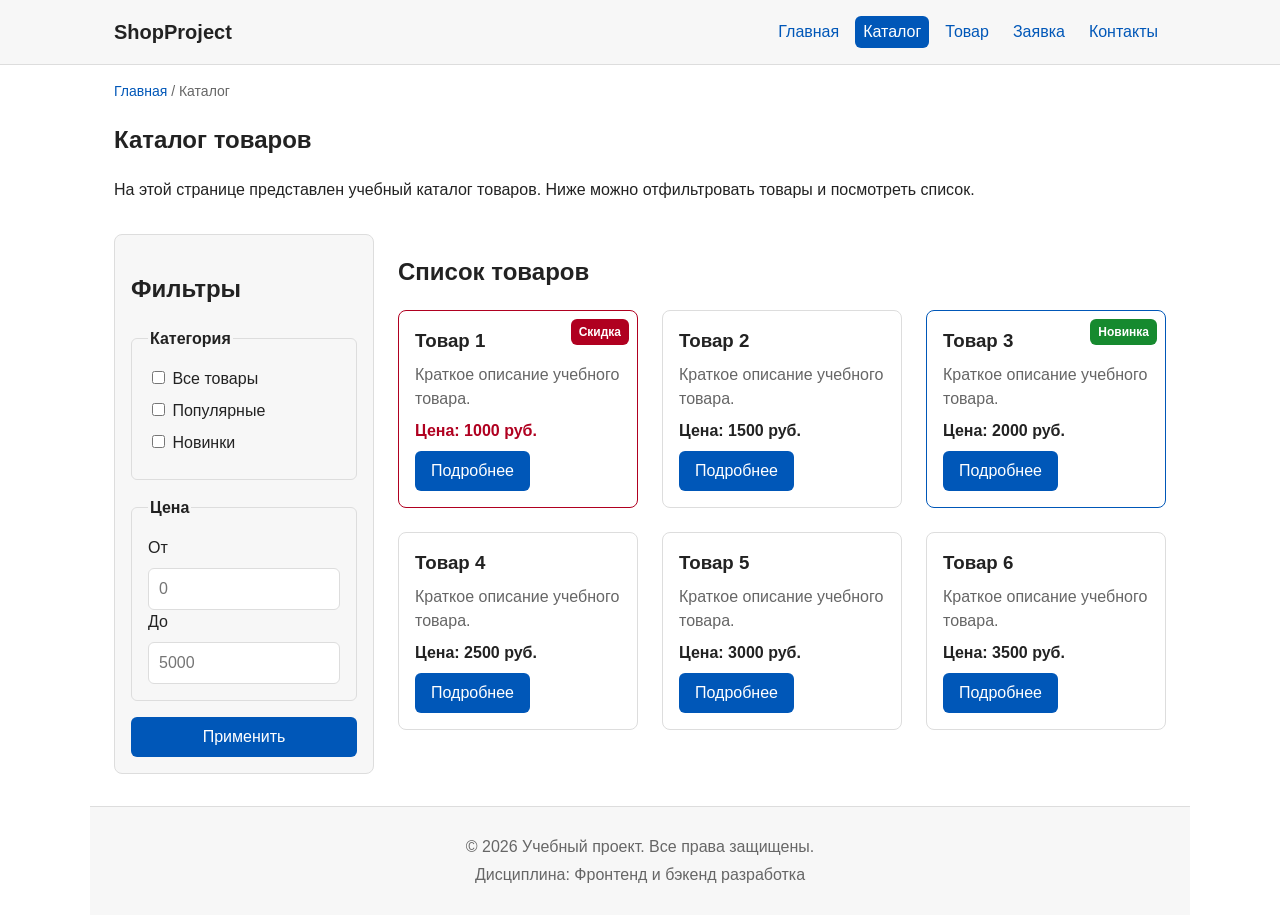
==== catalog.html @ b45632b5 "feat: add multi-page structure, forms, modal and CSS architecture" ====
<!DOCTYPE html>
<html lang="ru">
<head>
  <meta charset="UTF-8">
  <meta name="viewport" content="width=device-width, initial-scale=1.0">
  <meta name="description" content="Каталог товаров учебного интернет-магазина.">
  <title>Каталог — Учебный интернет-магазин</title>
  <link rel="stylesheet" href="css/style.css">
  <script src="js/main.js" defer></script>
</head>
<body>

  <header class="site-header">
    <div class="site-header__inner">
      <a class="site-header__logo" href="index.html">ShopProject</a>
      <nav class="site-nav" aria-label="Основная навигация">
        <ul class="site-nav__list">
          <li class="site-nav__item"><a class="site-nav__link" href="index.html">Главная</a></li>
          <li class="site-nav__item"><a class="site-nav__link site-nav__link--active" href="catalog.html">Каталог</a></li>
          <li class="site-nav__item"><a class="site-nav__link" href="product.html">Товар</a></li>
          <li class="site-nav__item"><a class="site-nav__link" href="order.html">Заявка</a></li>
          <li class="site-nav__item"><a class="site-nav__link" href="contacts.html">Контакты</a></li>
        </ul>
      </nav>
    </div>
  </header>

  <main>

    <nav class="breadcrumbs" aria-label="Хлебные крошки">
      <a class="breadcrumbs__link" href="index.html">Главная</a>
      <span class="breadcrumbs__current">Каталог</span>
    </nav>

    <section class="section">
      <h1>Каталог товаров</h1>
      <p>На этой странице представлен учебный каталог товаров. Ниже можно отфильтровать товары и посмотреть список.</p>
    </section>

    <section class="catalog-layout">

      <aside class="catalog-filters">
        <h2>Фильтры</h2>
        <form class="filters-form" action="#" method="get">
          <fieldset>
            <legend>Категория</legend>
            <label><input type="checkbox" name="category" value="all"> Все товары</label>
            <label><input type="checkbox" name="category" value="popular"> Популярные</label>
            <label><input type="checkbox" name="category" value="new"> Новинки</label>
          </fieldset>

          <fieldset>
            <legend>Цена</legend>
            <label for="price-from">От</label>
            <input id="price-from" name="price-from" type="number" min="0" placeholder="0">
            <label for="price-to">До</label>
            <input id="price-to" name="price-to" type="number" min="0" placeholder="5000">
          </fieldset>

          <button class="button button--primary" type="submit">Применить</button>
        </form>
      </aside>

      <section class="catalog-products">
        <h2>Список товаров</h2>
        <div class="products-grid">

          <article class="product-card product-card--discount">
            <span class="product-card__badge">Скидка</span>
            <h3 class="product-card__title">Товар 1</h3>
            <p class="product-card__description">Краткое описание учебного товара.</p>
            <p class="product-card__price">Цена: 1000 руб.</p>
            <a class="button button--primary product-card__button" href="product.html">Подробнее</a>
          </article>

          <article class="product-card">
            <h3 class="product-card__title">Товар 2</h3>
            <p class="product-card__description">Краткое описание учебного товара.</p>
            <p class="product-card__price">Цена: 1500 руб.</p>
            <a class="button button--primary product-card__button" href="product.html">Подробнее</a>
          </article>

          <article class="product-card product-card--featured">
            <span class="product-card__badge product-card__badge--new">Новинка</span>
            <h3 class="product-card__title">Товар 3</h3>
            <p class="product-card__description">Краткое описание учебного товара.</p>
            <p class="product-card__price">Цена: 2000 руб.</p>
            <a class="button button--primary product-card__button" href="product.html">Подробнее</a>
          </article>

          <article class="product-card">
            <h3 class="product-card__title">Товар 4</h3>
            <p class="product-card__description">Краткое описание учебного товара.</p>
            <p class="product-card__price">Цена: 2500 руб.</p>
            <a class="button button--primary product-card__button" href="product.html">Подробнее</a>
          </article>

          <article class="product-card">
            <h3 class="product-card__title">Товар 5</h3>
            <p class="product-card__description">Краткое описание учебного товара.</p>
            <p class="product-card__price">Цена: 3000 руб.</p>
            <a class="button button--primary product-card__button" href="product.html">Подробнее</a>
          </article>

          <article class="product-card">
            <h3 class="product-card__title">Товар 6</h3>
            <p class="product-card__description">Краткое описание учебного товара.</p>
            <p class="product-card__price">Цена: 3500 руб.</p>
            <a class="button button--primary product-card__button" href="product.html">Подробнее</a>
          </article>

        </div>
      </section>

    </section>
  </main>

  <footer class="site-footer">
    <p>&copy; 2026 Учебный проект. Все права защищены.</p>
    <p>Дисциплина: Фронтенд и бэкенд разработка</p>
  </footer>

</body>
</html>
---- css/style.css ----
/* ===================================
   1. Переменные проекта
   =================================== */
:root {
  /* Основные цвета */
  --color-bg: #ffffff;
  --color-text: #222222;
  --color-muted: #666666;
  --color-primary: #0057b8;
  --color-primary-dark: #003f86;
  --color-border: #dddddd;
  --color-surface: #f7f7f7;
  --color-surface-accent: #eef5ff;
  --color-danger: #b00020;
  --color-success: #168a2f;
  --color-success-bg: #eefaf0;
  --color-white: #ffffff;

  /* Отступы */
  --space-xs: 4px;
  --space-sm: 8px;
  --space-md: 16px;
  --space-lg: 24px;
  --space-xl: 32px;

  /* Скругления */
  --radius-sm: 6px;
  --radius-md: 8px;
  --radius-lg: 12px;

  /* Размеры */
  --container-width: 1100px;
}

/* ===================================
   2. Базовые стили
   =================================== */
* {
  box-sizing: border-box;
}

html {
  scroll-behavior: smooth;
}

body {
  margin: 0;
  font-family: Arial, sans-serif;
  line-height: 1.5;
  color: var(--color-text);
  background-color: var(--color-bg);
}

img {
  max-width: 100%;
  height: auto;
}

/* ===================================
   3. Общие элементы интерфейса
   =================================== */
a {
  color: var(--color-primary);
  text-decoration: none;
}

a:hover {
  color: var(--color-primary-dark);
  text-decoration: underline;
}

a:focus-visible {
  outline: 2px solid var(--color-primary);
  outline-offset: 3px;
}

/* Кнопка */
.button {
  display: inline-block;
  padding: var(--space-sm) var(--space-md);
  border: none;
  border-radius: var(--radius-sm);
  font: inherit;
  text-decoration: none;
  cursor: pointer;
}

.button--primary {
  color: var(--color-white);
  background-color: var(--color-primary);
}

.button--primary:hover {
  background-color: var(--color-primary-dark);
  color: var(--color-white);
  text-decoration: none;
}

.button--secondary {
  color: var(--color-primary);
  background-color: transparent;
  border: 1px solid var(--color-primary);
}

.button--secondary:hover {
  color: var(--color-white);
  background-color: var(--color-primary);
}

.button:focus-visible {
  outline: 2px solid var(--color-primary);
  outline-offset: 3px;
}

.button:disabled,
.button--disabled {
  opacity: 0.6;
  cursor: not-allowed;
}

/* ===================================
   4. Компоненты страницы
   =================================== */

/* Шапка */
.site-header {
  background-color: var(--color-surface);
  position: sticky;
  top: 0;
  z-index: 100;
  border-bottom: 1px solid var(--color-border);
}

.site-header__inner {
  max-width: var(--container-width);
  margin: 0 auto;
  padding: var(--space-md) var(--space-lg);
  display: flex;
  justify-content: space-between;
  align-items: center;
  gap: var(--space-md);
  flex-wrap: wrap;
}

.site-header__logo {
  font-size: 20px;
  font-weight: 700;
  color: var(--color-text);
}

.site-header__logo:hover {
  color: var(--color-primary);
  text-decoration: none;
}

/* Навигация */
.site-nav__list {
  display: flex;
  flex-wrap: wrap;
  gap: var(--space-sm);
  padding: 0;
  margin: 0;
  list-style: none;
}

.site-nav__link {
  display: inline-block;
  padding: var(--space-xs) var(--space-sm);
  color: var(--color-primary);
  border-radius: var(--radius-sm);
}

.site-nav__link:hover {
  color: var(--color-white);
  background-color: var(--color-primary);
  text-decoration: none;
}

.site-nav__link--active {
  color: var(--color-white);
  background-color: var(--color-primary);
}

.site-nav__link:focus-visible {
  outline: 2px solid var(--color-primary);
  outline-offset: 3px;
}

/* Hero */
.hero {
  max-width: var(--container-width);
  margin: var(--space-lg) auto var(--space-xl);
  padding: var(--space-xl) var(--space-lg);
  background-color: var(--color-surface-accent);
  border-radius: var(--radius-lg);
}

.hero h1 {
  margin-top: 0;
}

/* Секции */
.section {
  max-width: var(--container-width);
  margin: 0 auto var(--space-xl);
  padding: 0 var(--space-lg);
}

.section h2 {
  margin-top: 0;
}

/* Список преимуществ */
.advantages-list {
  padding-left: var(--space-lg);
}

.advantages-list li {
  margin-bottom: var(--space-xs);
}

/* Сетка товаров */
.products-grid {
  display: grid;
  grid-template-columns: repeat(auto-fit, minmax(240px, 1fr));
  gap: var(--space-lg);
}

/* Карточка товара */
.product-card {
  position: relative;
  display: flex;
  flex-direction: column;
  gap: var(--space-sm);
  padding: var(--space-md);
  border: 1px solid var(--color-border);
  border-radius: var(--radius-md);
  background-color: var(--color-bg);
  transition: border-color 0.2s;
}

.product-card:hover {
  border-color: var(--color-primary);
}

.product-card--featured {
  border-color: var(--color-primary);
}

.product-card--discount {
  border-color: var(--color-danger);
}

.product-card__badge {
  position: absolute;
  top: var(--space-sm);
  right: var(--space-sm);
  padding: 4px 8px;
  font-size: 12px;
  font-weight: 700;
  color: var(--color-white);
  background-color: var(--color-danger);
  border-radius: var(--radius-sm);
}

.product-card__badge--new {
  background-color: var(--color-success);
}

.product-card__title {
  margin: 0;
  color: var(--color-text);
}

.product-card__description {
  margin: 0;
  color: var(--color-muted);
}

.product-card__price {
  margin: 0;
  font-weight: 700;
}

.product-card--discount .product-card__price {
  color: var(--color-danger);
}

.product-card__button {
  margin-top: auto;
  align-self: flex-start;
}

/* Aside */
.aside-info {
  max-width: var(--container-width);
  margin: 0 auto var(--space-xl);
  padding: var(--space-md) var(--space-lg);
  border-left: 4px solid var(--color-primary);
  background-color: var(--color-surface);
}

.aside-info h2 {
  margin-top: 0;
}

/* Хлебные крошки */
.breadcrumbs {
  max-width: var(--container-width);
  margin: var(--space-md) auto;
  padding: 0 var(--space-lg);
  font-size: 14px;
  color: var(--color-muted);
}

.breadcrumbs__link {
  color: var(--color-primary);
}

.breadcrumbs__current::before {
  content: " / ";
  color: var(--color-muted);
}

/* Подвал */
.site-footer {
  max-width: var(--container-width);
  margin: var(--space-xl) auto 0;
  padding: var(--space-lg);
  border-top: 1px solid var(--color-border);
  background-color: var(--color-surface);
  color: var(--color-muted);
  text-align: center;
}

.site-footer p {
  margin: var(--space-xs) 0;
}

/* ===================================
   5. Форма и модальное окно
   =================================== */
.order-dialog {
  width: min(100% - 32px, 560px);
  padding: var(--space-lg);
  border: none;
  border-radius: var(--radius-lg);
}

.order-dialog::backdrop {
  background-color: rgba(0, 0, 0, 0.5);
}

.order-dialog__title {
  margin-top: 0;
}

.order-form__field {
  margin-bottom: var(--space-md);
}

.order-form__label {
  display: block;
  margin-bottom: var(--space-xs);
}

.order-form__input,
.order-form__select,
.order-form__textarea {
  width: 100%;
  padding: 10px 12px;
  border: 1px solid var(--color-border);
  border-radius: var(--radius-sm);
  font: inherit;
}

.order-form__input:hover,
.order-form__textarea:hover {
  border-color: var(--color-primary);
}

.order-form__input:focus-visible,
.order-form__textarea:focus-visible,
.order-form__actions button:focus-visible {
  outline: 2px solid var(--color-primary);
  outline-offset: 3px;
}

.order-form__field--checkbox input {
  width: auto;
}

.order-form__actions {
  display: flex;
  gap: var(--space-md);
  margin-top: var(--space-lg);
}

[aria-invalid="true"] {
  border-color: var(--color-danger);
}

/* Сообщение об успехе */
.success-message {
  max-width: var(--container-width);
  margin: var(--space-lg) auto;
  padding: var(--space-md) var(--space-lg);
  border-left: 4px solid var(--color-success);
  background-color: var(--color-success-bg);
}

/* ===================================
   5.1 Карточка товара (страница)
   =================================== */
.product-detail {
  display: grid;
  grid-template-columns: 1fr 1fr;
  gap: var(--space-xl);
  align-items: start;
}

.product-detail__image {
  position: relative;
}

.product-detail__placeholder {
  display: flex;
  align-items: center;
  justify-content: center;
  min-height: 300px;
  background-color: var(--color-surface);
  border: 1px solid var(--color-border);
  border-radius: var(--radius-md);
  color: var(--color-muted);
}

.product-detail__info {
  position: relative;
}

.product-detail__info h1 {
  margin-top: var(--space-md);
}

.product-detail__price {
  font-size: 20px;
  font-weight: 700;
  color: var(--color-primary);
}

.product-detail__description {
  color: var(--color-muted);
  margin-bottom: var(--space-lg);
}

.product-detail__info .button {
  margin-right: var(--space-sm);
  margin-bottom: var(--space-sm);
}

/* ===================================
   6. Каталог
   =================================== */
.catalog-layout {
  max-width: var(--container-width);
  margin: 0 auto var(--space-xl);
  padding: 0 var(--space-lg);
  display: grid;
  grid-template-columns: 260px 1fr;
  grid-template-areas: "filters products";
  gap: var(--space-lg);
}

.catalog-filters {
  grid-area: filters;
  padding: var(--space-md);
  border: 1px solid var(--color-border);
  border-radius: var(--radius-md);
  background-color: var(--color-surface);
}

.catalog-products {
  grid-area: products;
}

.filters-form {
  display: grid;
  gap: var(--space-md);
}

.filters-form fieldset {
  margin: 0;
  padding: var(--space-md);
  border: 1px solid var(--color-border);
  border-radius: var(--radius-sm);
}

.filters-form legend {
  font-weight: 700;
}

.filters-form label {
  display: block;
  margin-bottom: var(--space-sm);
}

.filters-form input[type="number"] {
  width: 100%;
  padding: 8px 10px;
  border: 1px solid var(--color-border);
  border-radius: var(--radius-sm);
  font: inherit;
}

/* ===================================
   7. Таблица характеристик
   =================================== */
.product-table {
  width: 100%;
  max-width: var(--container-width);
  margin: var(--space-lg) auto;
  border-collapse: collapse;
}

.product-table caption {
  caption-side: top;
  padding: var(--space-sm) 0;
  font-weight: 700;
  text-align: left;
}

.product-table th,
.product-table td {
  padding: var(--space-sm) var(--space-md);
  border: 1px solid var(--color-border);
  text-align: left;
}

.product-table th {
  background-color: var(--color-surface);
}

/* ===================================
   8. Утилиты
   =================================== */
:target {
  outline: 2px dashed var(--color-primary);
  outline-offset: 4px;
}

.back-to-top {
  position: fixed;
  right: var(--space-lg);
  bottom: var(--space-lg);
  z-index: 200;
  padding: var(--space-sm) var(--space-md);
  color: var(--color-white);
  background-color: var(--color-primary);
  border-radius: var(--radius-md);
  text-decoration: none;
}

.back-to-top:hover {
  background-color: var(--color-primary-dark);
  color: var(--color-white);
  text-decoration: none;
}

/* Форма на отдельной странице */
.order-form--page {
  max-width: 560px;
  padding: var(--space-lg);
  border: 1px solid var(--color-border);
  border-radius: var(--radius-md);
  background-color: var(--color-surface);
}

/* Список контактов */
.contacts-list {
  list-style: none;
  padding: 0;
}

.contacts-list li {
  padding: var(--space-sm) 0;
  border-bottom: 1px solid var(--color-border);
}

/* Заглушка карты */
.map-placeholder {
  display: flex;
  align-items: center;
  justify-content: center;
  min-height: 240px;
  padding: var(--space-lg);
  background-color: var(--color-surface);
  border: 1px dashed var(--color-border);
  border-radius: var(--radius-md);
  color: var(--color-muted);
  text-align: center;
}
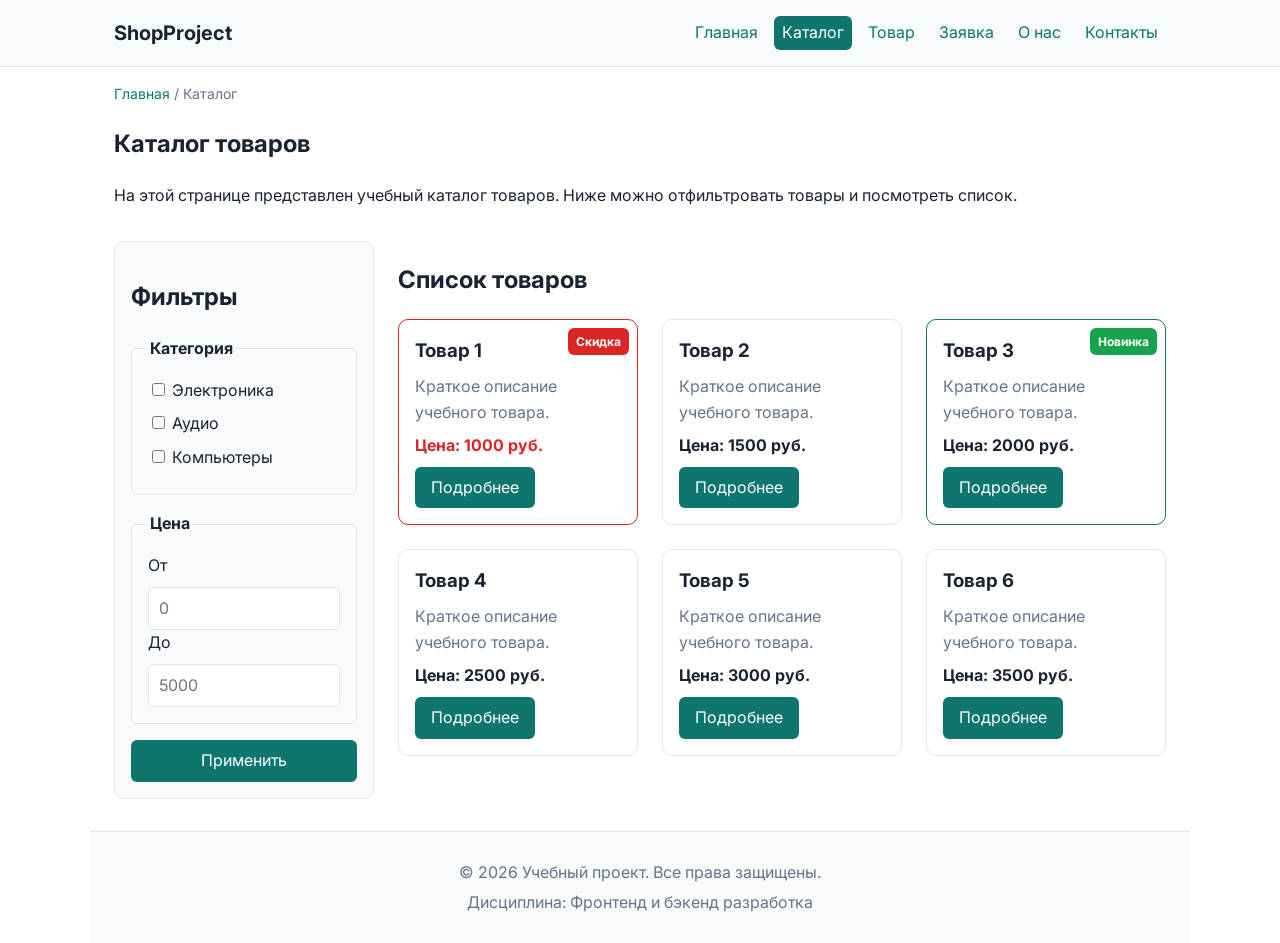
==== commit 617c6b80: "feat: add filters, localStorage, welcome banner and about page" ====
--- a/catalog.html
+++ b/catalog.html
@@ -5,27 +5,33 @@
   <meta name="viewport" content="width=device-width, initial-scale=1.0">
   <meta name="description" content="Каталог товаров учебного интернет-магазина.">
   <title>Каталог — Учебный интернет-магазин</title>
+  <link rel="preconnect" href="https://fonts.googleapis.com">
+  <link rel="preconnect" href="https://fonts.gstatic.com" crossorigin>
+  <link href="https://fonts.googleapis.com/css2?family=Inter:wght@400;500;600;700&display=swap" rel="stylesheet">
   <link rel="stylesheet" href="css/style.css">
   <script src="js/main.js" defer></script>
 </head>
 <body>
+
+  <a class="skip-link" href="#main-content">Перейти к содержимому</a>
 
   <header class="site-header">
     <div class="site-header__inner">
       <a class="site-header__logo" href="index.html">ShopProject</a>
       <nav class="site-nav" aria-label="Основная навигация">
         <ul class="site-nav__list">
-          <li class="site-nav__item"><a class="site-nav__link" href="index.html">Главная</a></li>
-          <li class="site-nav__item"><a class="site-nav__link site-nav__link--active" href="catalog.html">Каталог</a></li>
+          <li class="site-nav__item"><a class="site-nav__link" href="index.html" >Главная</a></li>
+          <li class="site-nav__item"><a class="site-nav__link site-nav__link--active" href="catalog.html" aria-current="page">Каталог</a></li>
           <li class="site-nav__item"><a class="site-nav__link" href="product.html">Товар</a></li>
           <li class="site-nav__item"><a class="site-nav__link" href="order.html">Заявка</a></li>
+          <li class="site-nav__item"><a class="site-nav__link" href="about.html">О нас</a></li>
           <li class="site-nav__item"><a class="site-nav__link" href="contacts.html">Контакты</a></li>
         </ul>
       </nav>
     </div>
   </header>
 
-  <main>
+  <main id="main-content">
 
     <nav class="breadcrumbs" aria-label="Хлебные крошки">
       <a class="breadcrumbs__link" href="index.html">Главная</a>
@@ -41,12 +47,12 @@
 
       <aside class="catalog-filters">
         <h2>Фильтры</h2>
-        <form class="filters-form" action="#" method="get">
+        <form class="filters-form" id="filters-form" action="#" method="get">
           <fieldset>
             <legend>Категория</legend>
-            <label><input type="checkbox" name="category" value="all"> Все товары</label>
-            <label><input type="checkbox" name="category" value="popular"> Популярные</label>
-            <label><input type="checkbox" name="category" value="new"> Новинки</label>
+            <label><input type="checkbox" name="category" value="electronics"> Электроника</label>
+            <label><input type="checkbox" name="category" value="audio"> Аудио</label>
+            <label><input type="checkbox" name="category" value="computers"> Компьютеры</label>
           </fieldset>
 
           <fieldset>
@@ -61,56 +67,56 @@
         </form>
       </aside>
 
-      <section class="catalog-products">
-        <h2>Список товаров</h2>
-        <div class="products-grid">
+<section class="catalog-products">
+  <h2>Список товаров</h2>
+  <div class="products-grid">
 
-          <article class="product-card product-card--discount">
-            <span class="product-card__badge">Скидка</span>
-            <h3 class="product-card__title">Товар 1</h3>
-            <p class="product-card__description">Краткое описание учебного товара.</p>
-            <p class="product-card__price">Цена: 1000 руб.</p>
-            <a class="button button--primary product-card__button" href="product.html">Подробнее</a>
-          </article>
+    <article class="product-card product-card--discount" data-category="electronics" data-price="1000">
+      <span class="product-card__badge">Скидка</span>
+      <h3 class="product-card__title">Товар 1</h3>
+      <p class="product-card__description">Краткое описание учебного товара.</p>
+      <p class="product-card__price">Цена: 1000 руб.</p>
+      <a class="button button--primary product-card__button" href="product.html">Подробнее</a>
+    </article>
 
-          <article class="product-card">
-            <h3 class="product-card__title">Товар 2</h3>
-            <p class="product-card__description">Краткое описание учебного товара.</p>
-            <p class="product-card__price">Цена: 1500 руб.</p>
-            <a class="button button--primary product-card__button" href="product.html">Подробнее</a>
-          </article>
+    <article class="product-card" data-category="audio" data-price="1500">
+      <h3 class="product-card__title">Товар 2</h3>
+      <p class="product-card__description">Краткое описание учебного товара.</p>
+      <p class="product-card__price">Цена: 1500 руб.</p>
+      <a class="button button--primary product-card__button" href="product.html">Подробнее</a>
+    </article>
 
-          <article class="product-card product-card--featured">
-            <span class="product-card__badge product-card__badge--new">Новинка</span>
-            <h3 class="product-card__title">Товар 3</h3>
-            <p class="product-card__description">Краткое описание учебного товара.</p>
-            <p class="product-card__price">Цена: 2000 руб.</p>
-            <a class="button button--primary product-card__button" href="product.html">Подробнее</a>
-          </article>
+    <article class="product-card product-card--featured" data-category="computers" data-price="2000">
+      <span class="product-card__badge product-card__badge--new">Новинка</span>
+      <h3 class="product-card__title">Товар 3</h3>
+      <p class="product-card__description">Краткое описание учебного товара.</p>
+      <p class="product-card__price">Цена: 2000 руб.</p>
+      <a class="button button--primary product-card__button" href="product.html">Подробнее</a>
+    </article>
 
-          <article class="product-card">
-            <h3 class="product-card__title">Товар 4</h3>
-            <p class="product-card__description">Краткое описание учебного товара.</p>
-            <p class="product-card__price">Цена: 2500 руб.</p>
-            <a class="button button--primary product-card__button" href="product.html">Подробнее</a>
-          </article>
+    <article class="product-card" data-category="electronics" data-price="2500">
+      <h3 class="product-card__title">Товар 4</h3>
+      <p class="product-card__description">Краткое описание учебного товара.</p>
+      <p class="product-card__price">Цена: 2500 руб.</p>
+      <a class="button button--primary product-card__button" href="product.html">Подробнее</a>
+    </article>
 
-          <article class="product-card">
-            <h3 class="product-card__title">Товар 5</h3>
-            <p class="product-card__description">Краткое описание учебного товара.</p>
-            <p class="product-card__price">Цена: 3000 руб.</p>
-            <a class="button button--primary product-card__button" href="product.html">Подробнее</a>
-          </article>
+    <article class="product-card" data-category="audio" data-price="3000">
+      <h3 class="product-card__title">Товар 5</h3>
+      <p class="product-card__description">Краткое описание учебного товара.</p>
+      <p class="product-card__price">Цена: 3000 руб.</p>
+      <a class="button button--primary product-card__button" href="product.html">Подробнее</a>
+    </article>
 
-          <article class="product-card">
-            <h3 class="product-card__title">Товар 6</h3>
-            <p class="product-card__description">Краткое описание учебного товара.</p>
-            <p class="product-card__price">Цена: 3500 руб.</p>
-            <a class="button button--primary product-card__button" href="product.html">Подробнее</a>
-          </article>
+    <article class="product-card" data-category="computers" data-price="3500">
+      <h3 class="product-card__title">Товар 6</h3>
+      <p class="product-card__description">Краткое описание учебного товара.</p>
+      <p class="product-card__price">Цена: 3500 руб.</p>
+      <a class="button button--primary product-card__button" href="product.html">Подробнее</a>
+    </article>
 
-        </div>
-      </section>
+  </div>
+</section>
 
     </section>
   </main>
--- a/css/style.css
+++ b/css/style.css
@@ -2,18 +2,19 @@
    1. Переменные проекта
    =================================== */
 :root {
-  /* Основные цвета */
+  /* Своя цветовая схема — тёмно-синий + бирюзовый акцент */
   --color-bg: #ffffff;
-  --color-text: #222222;
-  --color-muted: #666666;
-  --color-primary: #0057b8;
-  --color-primary-dark: #003f86;
-  --color-border: #dddddd;
-  --color-surface: #f7f7f7;
-  --color-surface-accent: #eef5ff;
-  --color-danger: #b00020;
-  --color-success: #168a2f;
-  --color-success-bg: #eefaf0;
+  --color-text: #1a2332;
+  --color-muted: #64748b;
+  --color-primary: #0f766e;
+  --color-primary-dark: #115e59;
+  --color-accent: #06b6d4;
+  --color-border: #e2e8f0;
+  --color-surface: #f8fafc;
+  --color-surface-accent: #ecfeff;
+  --color-danger: #dc2626;
+  --color-success: #16a34a;
+  --color-success-bg: #f0fdf4;
   --color-white: #ffffff;
 
   /* Отступы */
@@ -25,11 +26,16 @@
 
   /* Скругления */
   --radius-sm: 6px;
-  --radius-md: 8px;
-  --radius-lg: 12px;
+  --radius-md: 10px;
+  --radius-lg: 16px;
 
   /* Размеры */
   --container-width: 1100px;
+
+  /* Тени */
+  --shadow-sm: 0 1px 2px rgba(15, 118, 110, 0.05);
+  --shadow-md: 0 4px 16px rgba(15, 118, 110, 0.1);
+  --shadow-lg: 0 8px 24px rgba(15, 118, 110, 0.15);
 }
 
 /* ===================================
@@ -45,10 +51,11 @@
 
 body {
   margin: 0;
-  font-family: Arial, sans-serif;
-  line-height: 1.5;
+  font-family: 'Inter', 'Segoe UI', Arial, sans-serif;
+  line-height: 1.6;
   color: var(--color-text);
   background-color: var(--color-bg);
+  -webkit-font-smoothing: antialiased;
 }
 
 img {
@@ -599,3 +606,267 @@
   color: var(--color-muted);
   text-align: center;
 }
+
+/* ===================================
+   9. Самостоятельные доработки
+   =================================== */
+
+/* ---- Фото товара в карточке ---- */
+.product-card__image {
+  display: flex;
+  align-items: center;
+  justify-content: center;
+  min-height: 140px;
+  margin: calc(var(--space-md) * -1) calc(var(--space-md) * -1) 0;
+  background: linear-gradient(135deg, var(--color-surface-accent), var(--color-surface));
+  border-radius: var(--radius-md) var(--radius-md) 0 0;
+}
+
+.product-card__image-placeholder {
+  font-size: 48px;
+  line-height: 1;
+}
+
+/* ---- Категория в карточке ---- */
+.product-card__category {
+  display: inline-block;
+  align-self: flex-start;
+  padding: 2px 8px;
+  font-size: 12px;
+  color: var(--color-primary);
+  background-color: var(--color-surface-accent);
+  border-radius: var(--radius-sm);
+}
+
+/* ---- Старая цена (зачёркнутая) ---- */
+.product-card__price-old {
+  margin-right: var(--space-xs);
+  color: var(--color-muted);
+  font-weight: 400;
+}
+
+/* ---- Отзывы ---- */
+.reviews-grid {
+  display: grid;
+  grid-template-columns: repeat(auto-fit, minmax(260px, 1fr));
+  gap: var(--space-lg);
+}
+
+.review-card {
+  display: flex;
+  flex-direction: column;
+  gap: var(--space-sm);
+  padding: var(--space-md);
+  border: 1px solid var(--color-border);
+  border-radius: var(--radius-md);
+  background-color: var(--color-bg);
+  transition: box-shadow 0.2s, transform 0.2s;
+}
+
+.review-card:hover {
+  box-shadow: 0 4px 16px rgba(0, 87, 184, 0.1);
+  transform: translateY(-2px);
+}
+
+.review-card__rating {
+  margin: 0;
+  font-size: 18px;
+  color: #f5b400;
+  letter-spacing: 2px;
+}
+
+.review-card__text {
+  margin: 0;
+  color: var(--color-text);
+}
+
+.review-card__author {
+  margin: 0;
+  margin-top: auto;
+  color: var(--color-muted);
+  font-style: italic;
+}
+
+/* ---- FAQ ---- */
+.faq {
+  display: grid;
+  gap: var(--space-sm);
+}
+
+.faq-item {
+  padding: var(--space-md);
+  border: 1px solid var(--color-border);
+  border-radius: var(--radius-md);
+  background-color: var(--color-bg);
+  transition: border-color 0.2s;
+}
+
+.faq-item[open] {
+  border-color: var(--color-primary);
+}
+
+.faq-item__question {
+  cursor: pointer;
+  font-weight: 700;
+  color: var(--color-text);
+  list-style: none;
+}
+
+.faq-item__question::-webkit-details-marker {
+  display: none;
+}
+
+.faq-item__question::before {
+  content: "▸ ";
+  color: var(--color-primary);
+  margin-right: var(--space-xs);
+  display: inline-block;
+  transition: transform 0.2s;
+}
+
+.faq-item[open] .faq-item__question::before {
+  transform: rotate(90deg);
+}
+
+.faq-item__question:hover {
+  color: var(--color-primary);
+}
+
+.faq-item__answer {
+  margin: var(--space-sm) 0 0;
+  color: var(--color-muted);
+}
+
+/* ---- Улучшенный hover карточек ---- */
+.product-card {
+  transition: border-color 0.2s, box-shadow 0.2s, transform 0.2s;
+}
+
+.product-card:hover {
+  box-shadow: 0 6px 20px rgba(0, 87, 184, 0.12);
+  transform: translateY(-3px);
+}
+
+/* Доступность: skip-link */
+.skip-link {
+  position: absolute;
+  top: -60px;
+  left: var(--space-md);
+  z-index: 999;
+  padding: var(--space-sm) var(--space-md);
+  color: var(--color-white);
+  background-color: var(--color-primary);
+  border-radius: var(--radius-sm);
+  text-decoration: none;
+  transition: top 0.2s;
+}
+
+.skip-link:focus {
+  top: var(--space-md);
+}
+
+/* Приветственный баннер */
+.welcome-banner {
+  background: linear-gradient(135deg, var(--color-primary), var(--color-accent));
+  color: var(--color-white);
+}
+
+.welcome-banner__inner {
+  max-width: var(--container-width);
+  margin: 0 auto;
+  padding: var(--space-md) var(--space-lg);
+  display: flex;
+  align-items: center;
+  gap: var(--space-md);
+}
+
+.welcome-banner__text {
+  flex: 1;
+}
+
+.welcome-banner__close {
+  padding: 4px 12px;
+  font-size: 20px;
+  line-height: 1;
+  color: var(--color-white);
+  background: transparent;
+  border: 1px solid rgba(255, 255, 255, 0.4);
+  border-radius: var(--radius-sm);
+  cursor: pointer;
+}
+
+.welcome-banner__close:hover {
+  background-color: rgba(255, 255, 255, 0.15);
+}
+
+/* ===================================
+   10. Страница «О компании»
+   =================================== */
+.values-grid {
+  display: grid;
+  grid-template-columns: repeat(auto-fit, minmax(220px, 1fr));
+  gap: var(--space-lg);
+}
+
+.value-card {
+  padding: var(--space-lg);
+  text-align: center;
+  background-color: var(--color-surface);
+  border: 1px solid var(--color-border);
+  border-radius: var(--radius-md);
+  transition: transform 0.2s, box-shadow 0.2s;
+}
+
+.value-card:hover {
+  transform: translateY(-4px);
+  box-shadow: var(--shadow-md);
+}
+
+.value-card__icon {
+  font-size: 40px;
+  margin-bottom: var(--space-sm);
+}
+
+.value-card__title {
+  margin: 0 0 var(--space-xs);
+  color: var(--color-primary);
+}
+
+.value-card__text {
+  margin: 0;
+  color: var(--color-muted);
+}
+
+.team-grid {
+  display: grid;
+  grid-template-columns: repeat(auto-fit, minmax(180px, 1fr));
+  gap: var(--space-lg);
+}
+
+.team-card {
+  padding: var(--space-lg);
+  text-align: center;
+  background-color: var(--color-bg);
+  border: 1px solid var(--color-border);
+  border-radius: var(--radius-md);
+  transition: box-shadow 0.2s;
+}
+
+.team-card:hover {
+  box-shadow: var(--shadow-sm);
+}
+
+.team-card__avatar {
+  font-size: 56px;
+  margin-bottom: var(--space-sm);
+}
+
+.team-card__name {
+  margin: 0 0 var(--space-xs);
+}
+
+.team-card__role {
+  margin: 0;
+  color: var(--color-muted);
+  font-size: 14px;
+}
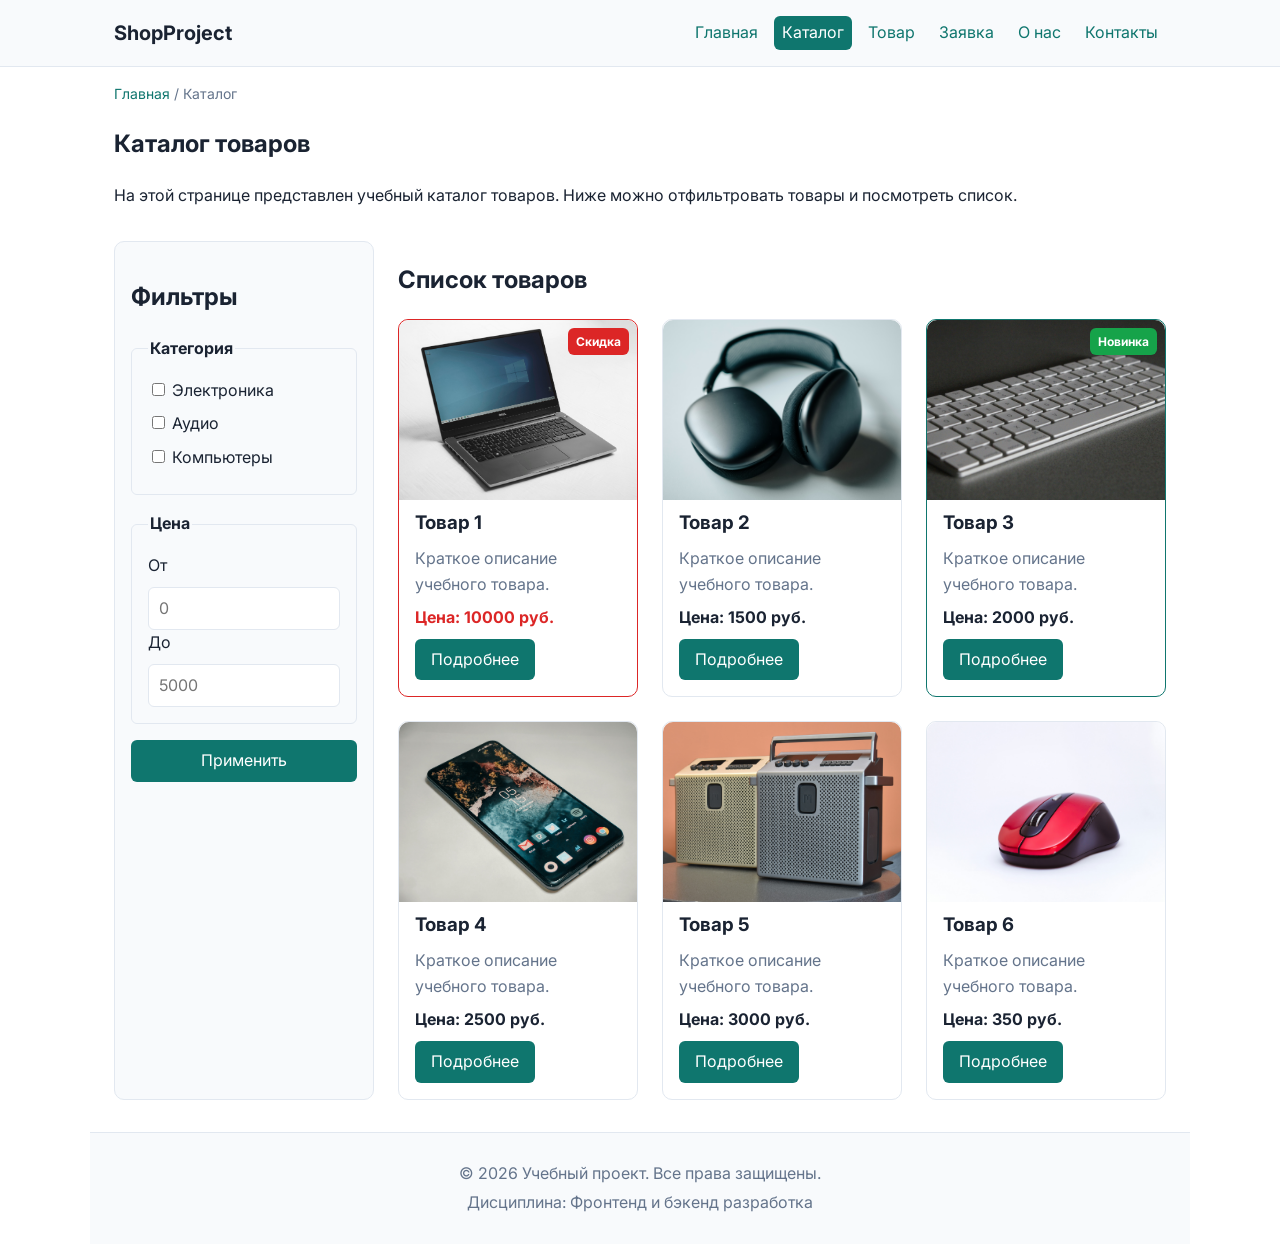
==== commit 3a268514: "feat: add product images, dynamic product page and page fade-in" ====
--- a/catalog.html
+++ b/catalog.html
@@ -71,48 +71,66 @@
   <h2>Список товаров</h2>
   <div class="products-grid">
 
-    <article class="product-card product-card--discount" data-category="electronics" data-price="1000">
+    <article class="product-card product-card--discount" data-category="computers" data-price="1000">
       <span class="product-card__badge">Скидка</span>
+      <div class="product-card__image">
+        <img src="images/product-1.jpg" alt="Товар 1" loading="lazy">
+      </div>
       <h3 class="product-card__title">Товар 1</h3>
       <p class="product-card__description">Краткое описание учебного товара.</p>
-      <p class="product-card__price">Цена: 1000 руб.</p>
-      <a class="button button--primary product-card__button" href="product.html">Подробнее</a>
+      <p class="product-card__price">Цена: 10000 руб.</p>
+      <a class="button button--primary product-card__button" href="product.html?id=1">Подробнее</a>
     </article>
 
     <article class="product-card" data-category="audio" data-price="1500">
+      <div class="product-card__image">
+        <img src="images/product-2.jpg" alt="Товар 2" loading="lazy">
+      </div>      
       <h3 class="product-card__title">Товар 2</h3>
       <p class="product-card__description">Краткое описание учебного товара.</p>
       <p class="product-card__price">Цена: 1500 руб.</p>
-      <a class="button button--primary product-card__button" href="product.html">Подробнее</a>
+      <a class="button button--primary product-card__button" href="product.html?id=2">Подробнее</a>
     </article>
 
-    <article class="product-card product-card--featured" data-category="computers" data-price="2000">
+    <article class="product-card product-card--featured" data-category="electronics" data-price="2000">
       <span class="product-card__badge product-card__badge--new">Новинка</span>
+      <div class="product-card__image">
+        <img src="images/product-3.jpg" alt="Товар 3" loading="lazy">
+      </div> 
       <h3 class="product-card__title">Товар 3</h3>
       <p class="product-card__description">Краткое описание учебного товара.</p>
       <p class="product-card__price">Цена: 2000 руб.</p>
-      <a class="button button--primary product-card__button" href="product.html">Подробнее</a>
+      <a class="button button--primary product-card__button" href="product.html?id=3">Подробнее</a>
     </article>
 
-    <article class="product-card" data-category="electronics" data-price="2500">
+    <article class="product-card" data-category="computers" data-price="2500">
+      <div class="product-card__image">
+        <img src="images/product-4.jpg" alt="Товар 4" loading="lazy">
+      </div>       
       <h3 class="product-card__title">Товар 4</h3>
       <p class="product-card__description">Краткое описание учебного товара.</p>
       <p class="product-card__price">Цена: 2500 руб.</p>
-      <a class="button button--primary product-card__button" href="product.html">Подробнее</a>
+      <a class="button button--primary product-card__button" href="product.html?id=4">Подробнее</a>
     </article>
 
     <article class="product-card" data-category="audio" data-price="3000">
+      <div class="product-card__image">
+        <img src="images/product-5.jpg" alt="Товар 5" loading="lazy">
+      </div>       
       <h3 class="product-card__title">Товар 5</h3>
       <p class="product-card__description">Краткое описание учебного товара.</p>
       <p class="product-card__price">Цена: 3000 руб.</p>
-      <a class="button button--primary product-card__button" href="product.html">Подробнее</a>
+      <a class="button button--primary product-card__button" href="product.html?id=5">Подробнее</a>
     </article>
 
-    <article class="product-card" data-category="computers" data-price="3500">
+    <article class="product-card" data-category="electronics" data-price="3500">
+      <div class="product-card__image">
+        <img src="images/product-6.jpg" alt="Товар 6" loading="lazy">
+      </div>       
       <h3 class="product-card__title">Товар 6</h3>
       <p class="product-card__description">Краткое описание учебного товара.</p>
-      <p class="product-card__price">Цена: 3500 руб.</p>
-      <a class="button button--primary product-card__button" href="product.html">Подробнее</a>
+      <p class="product-card__price">Цена: 350 руб.</p>
+      <a class="button button--primary product-card__button" href="product.html?id=6">Подробнее</a>
     </article>
 
   </div>
--- a/css/style.css
+++ b/css/style.css
@@ -613,13 +613,21 @@
 
 /* ---- Фото товара в карточке ---- */
 .product-card__image {
-  display: flex;
-  align-items: center;
-  justify-content: center;
-  min-height: 140px;
   margin: calc(var(--space-md) * -1) calc(var(--space-md) * -1) 0;
-  background: linear-gradient(135deg, var(--color-surface-accent), var(--color-surface));
   border-radius: var(--radius-md) var(--radius-md) 0 0;
+  overflow: hidden;
+}
+
+.product-card__image img {
+  display: block;
+  width: 100%;
+  height: 180px;
+  object-fit: cover;
+  transition: transform 0.3s;
+}
+
+.product-card:hover .product-card__image img {
+  transform: scale(1.05);
 }
 
 .product-card__image-placeholder {
@@ -870,3 +878,18 @@
   color: var(--color-muted);
   font-size: 14px;
 }
+
+/* Фото товара на странице product.html */
+.product-detail__image img {
+  display: block;
+  width: 100%;
+  border-radius: var(--radius-md);
+}
+
+.product-detail {
+  visibility: hidden;
+}
+
+.product-detail.is-loaded {
+  visibility: visible;
+}
